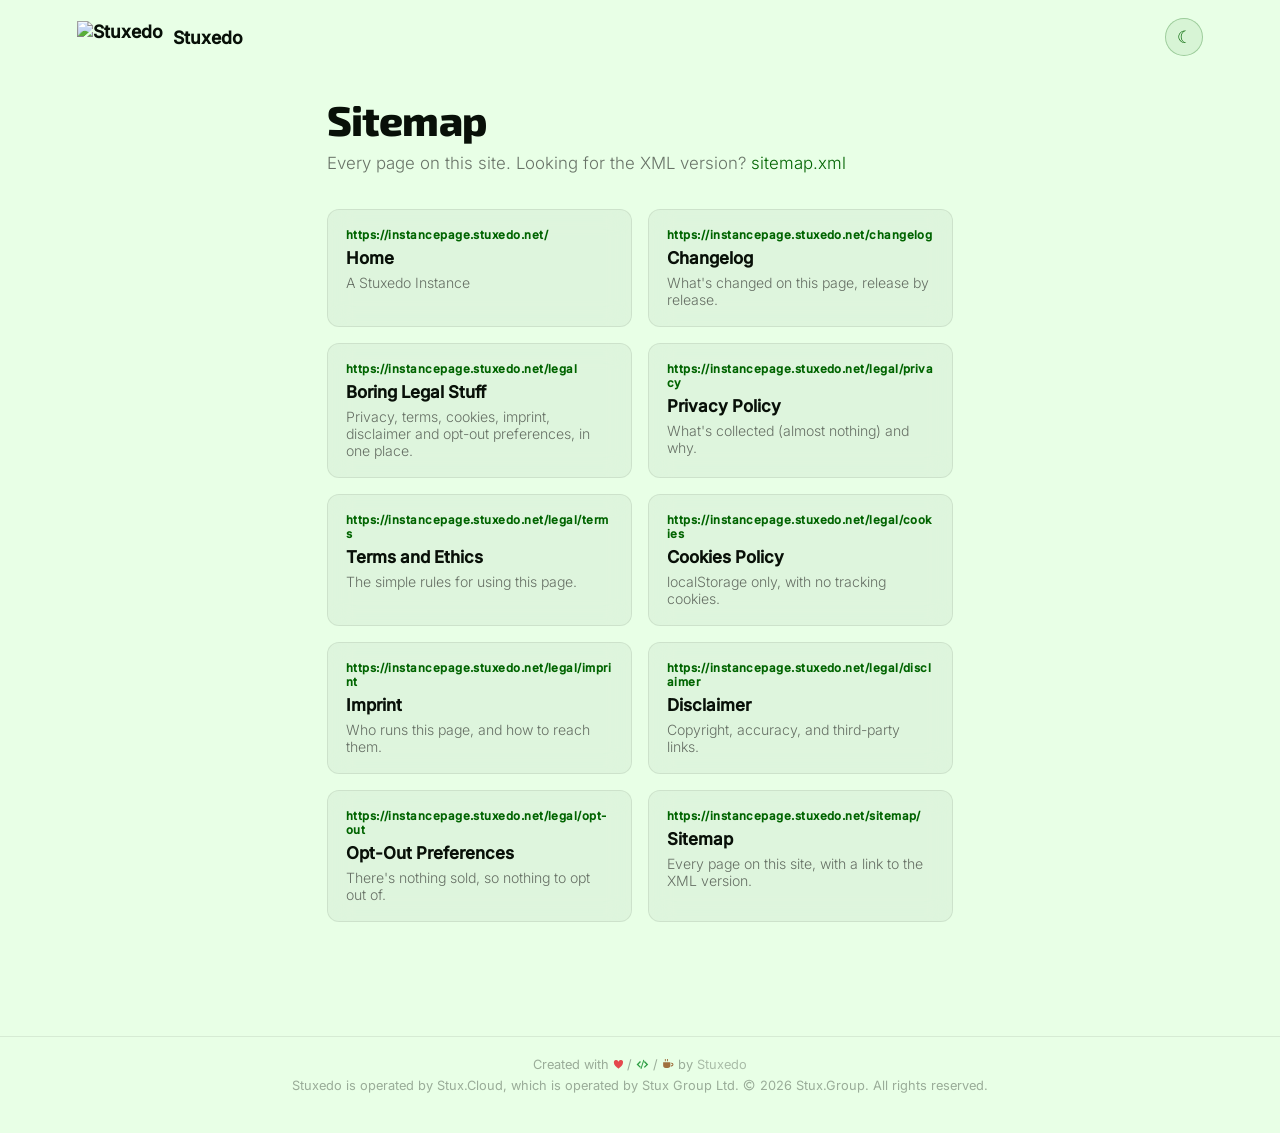
==== sitemap/index.html @ b80fcd9f "Release v1.2.1 See CHANGELOG.md for details." ====
<!DOCTYPE html>
<html lang="en">

<head>
    <meta charset="UTF-8">
    <meta name="viewport" content="width=device-width, initial-scale=1.0">
    <link rel="icon" type="image/png" href="https://global.media.stuxedo.com/icon.png">
    <meta name="description" content="Every page on this site, with a link to the XML sitemap.">
    <title>Sitemap — Stuxedo</title>
    <link rel="stylesheet" href="../assets/fonts/fonts.css">
    <style>
        *, *::before, *::after { box-sizing: border-box; margin: 0; padding: 0; }

        :root {
            --bg: #051e03; --bg-card: rgba(255, 255, 255, 0.04); --border: rgba(255, 255, 255, 0.07);
            --text-1: #eef2ee; --text-2: rgba(238, 242, 238, 0.55); --text-3: rgba(238, 242, 238, 0.35);
            --accent: #00ac00; --accent-bg: rgba(0, 172, 0, 0.12); --accent-bg-hover: rgba(0, 172, 0, 0.18);
            --accent-border: rgba(0, 172, 0, 0.3); --accent-border-strong: rgba(0, 172, 0, 0.35); --accent-border-hover: rgba(0, 172, 0, 0.55);
            --accent-hover: rgba(0, 172, 0, 0.22); --accent-gradient: linear-gradient(90deg, #006400, #00ac00);
        }
        @media (prefers-color-scheme: light) {
            :root {
                --bg: #e8ffe6; --bg-card: rgba(0, 0, 0, 0.04); --border: rgba(0, 0, 0, 0.08);
                --text-1: #081008; --text-2: rgba(0, 0, 0, 0.55); --text-3: rgba(8, 16, 8, 0.35);
                --accent: #006400; --accent-bg: rgba(0, 100, 0, 0.07); --accent-bg-hover: rgba(0, 100, 0, 0.11);
                --accent-border: rgba(0, 100, 0, 0.22); --accent-border-strong: rgba(0, 100, 0, 0.28); --accent-border-hover: rgba(0, 100, 0, 0.45);
                --accent-hover: rgba(0, 100, 0, 0.13); --accent-gradient: linear-gradient(90deg, #006400, #00ac00);
            }
        }
        :root.theme-light {
            --bg: #e8ffe6; --bg-card: rgba(0, 0, 0, 0.04); --border: rgba(0, 0, 0, 0.08);
            --text-1: #081008; --text-2: rgba(0, 0, 0, 0.55); --text-3: rgba(8, 16, 8, 0.35);
            --accent: #006400; --accent-bg: rgba(0, 100, 0, 0.07); --accent-bg-hover: rgba(0, 100, 0, 0.11);
            --accent-border: rgba(0, 100, 0, 0.22); --accent-border-strong: rgba(0, 100, 0, 0.28); --accent-border-hover: rgba(0, 100, 0, 0.45);
            --accent-hover: rgba(0, 100, 0, 0.13); --accent-gradient: linear-gradient(90deg, #006400, #00ac00);
        }
        :root.theme-dark {
            --bg: #051e03; --bg-card: rgba(255, 255, 255, 0.04); --border: rgba(255, 255, 255, 0.07);
            --text-1: #eef2ee; --text-2: rgba(238, 242, 238, 0.55); --text-3: rgba(238, 242, 238, 0.35);
            --accent: #00ac00; --accent-bg: rgba(0, 172, 0, 0.12); --accent-bg-hover: rgba(0, 172, 0, 0.18);
            --accent-border: rgba(0, 172, 0, 0.3); --accent-border-strong: rgba(0, 172, 0, 0.35); --accent-border-hover: rgba(0, 172, 0, 0.55);
            --accent-hover: rgba(0, 172, 0, 0.22); --accent-gradient: linear-gradient(90deg, #006400, #00ac00);
        }

        html, body { background: var(--bg); color: var(--text-1); font-family: 'Inter', sans-serif; min-height: 100%; transition: background 0.3s, color 0.3s; }

        a, a:visited { color: var(--accent) !important; text-decoration: none !important; }
        a:hover, a:focus { opacity: 0.8; }

        .site-header { display: flex; align-items: center; justify-content: space-between; padding: 18px 6%; }
        .brand { display: flex; align-items: center; gap: 10px; font-weight: 700; font-size: 1.1rem; color: var(--text-1) !important; }
        .brand img { height: 32px; width: auto; }

        #theme-toggle {
            background: var(--accent-bg); border: 1px solid var(--accent-border-strong); border-radius: 50%;
            width: 38px; height: 38px; font-size: 17px; line-height: 38px; text-align: center; cursor: pointer;
            padding: 0; color: var(--accent); transition: background 0.2s, border-color 0.2s;
        }
        #theme-toggle:hover { background: var(--accent-hover); border-color: var(--accent-border-hover); }

        main { max-width: 780px; margin: 0 auto; padding: 10px 6% 60px; }

        h1 { font-family: 'Stuxedo Tale', 'Exo 2', sans-serif; font-weight: 800; font-size: clamp(1.8rem, 4vw, 2.6rem); letter-spacing: -0.02em; margin: 10px 0 6px; }
        .subtitle { color: var(--text-2); font-size: 1.05rem; margin: 0 0 32px; line-height: 1.6; font-weight: 300; }

        .legal-grid { display: grid; grid-template-columns: repeat(auto-fit, minmax(220px, 1fr)); gap: 16px; margin: 10px 0 34px; }
        .legal-card {
            display: block; padding: 18px; border: 1px solid var(--border); border-radius: 12px;
            background: var(--bg-card); backdrop-filter: blur(12px); -webkit-backdrop-filter: blur(12px);
            transition: border-color 0.2s, transform 0.2s;
        }
        .legal-card:hover { border-color: var(--accent); transform: translateY(-2px); opacity: 1 !important; }
        .legal-card h3 { margin: 0 0 6px; color: var(--text-1) !important; font-size: 1.05rem; font-weight: 600; }
        .legal-card p { margin: 0; color: var(--text-2); font-size: 0.88rem; font-weight: 300; }

        .section-note { font-size: 0.9rem; color: var(--text-2); line-height: 1.7; font-weight: 300; }

        footer { text-align: center; padding: 20px 6% 40px; font-size: 0.8rem; color: var(--text-3); border-top: 1px solid var(--border); margin-top: 20px; }
        footer a, footer a:visited { color: var(--text-3) !important; font-weight: 400; opacity: 0.8; }
        footer a:hover { opacity: 1; }
        .legal-card .url { display: block; margin: 0 0 6px; font-size: 0.72rem; font-weight: 700; letter-spacing: 0.04em; color: var(--accent); overflow-wrap: anywhere; }
    </style>
    <link rel="stylesheet" href="/assets/site-banner.css">
    <link rel="stylesheet" href="/assets/site-brand.css">
</head>
<body>
<!-- Generated by scripts/build-sitemap.py; edit the PAGES list there, then re-run it. -->

<header class="site-header">
    <a class="brand" href="../"><img src="https://global.media.stuxedo.com/icon.png" alt="Stuxedo">
        <span>Stuxedo</span></a>
    <button type="button" id="theme-toggle" title="Toggle light/dark mode" aria-label="Toggle light/dark mode">&#9788;</button>
</header>

<main>
    <h1>Sitemap</h1>
    <p class="subtitle">Every page on this site. Looking for the XML version? <a href="../sitemap.xml">sitemap.xml</a></p>

    <div class="legal-grid">
        <a href="../" class="legal-card">
            <span class="url">https://instancepage.stuxedo.net/</span>
            <h3>Home</h3>
            <p>A Stuxedo Instance</p>
        </a>
        <a href="../changelog" class="legal-card">
            <span class="url">https://instancepage.stuxedo.net/changelog</span>
            <h3>Changelog</h3>
            <p>What&#x27;s changed on this page, release by release.</p>
        </a>
        <a href="../legal" class="legal-card">
            <span class="url">https://instancepage.stuxedo.net/legal</span>
            <h3>Boring Legal Stuff</h3>
            <p>Privacy, terms, cookies, imprint, disclaimer and opt-out preferences, in one place.</p>
        </a>
        <a href="../legal/privacy" class="legal-card">
            <span class="url">https://instancepage.stuxedo.net/legal/privacy</span>
            <h3>Privacy Policy</h3>
            <p>What&#x27;s collected (almost nothing) and why.</p>
        </a>
        <a href="../legal/terms" class="legal-card">
            <span class="url">https://instancepage.stuxedo.net/legal/terms</span>
            <h3>Terms and Ethics</h3>
            <p>The simple rules for using this page.</p>
        </a>
        <a href="../legal/cookies" class="legal-card">
            <span class="url">https://instancepage.stuxedo.net/legal/cookies</span>
            <h3>Cookies Policy</h3>
            <p>localStorage only, with no tracking cookies.</p>
        </a>
        <a href="../legal/imprint" class="legal-card">
            <span class="url">https://instancepage.stuxedo.net/legal/imprint</span>
            <h3>Imprint</h3>
            <p>Who runs this page, and how to reach them.</p>
        </a>
        <a href="../legal/disclaimer" class="legal-card">
            <span class="url">https://instancepage.stuxedo.net/legal/disclaimer</span>
            <h3>Disclaimer</h3>
            <p>Copyright, accuracy, and third-party links.</p>
        </a>
        <a href="../legal/opt-out" class="legal-card">
            <span class="url">https://instancepage.stuxedo.net/legal/opt-out</span>
            <h3>Opt-Out Preferences</h3>
            <p>There&#x27;s nothing sold, so nothing to opt out of.</p>
        </a>
        <a href="../sitemap/" class="legal-card">
            <span class="url">https://instancepage.stuxedo.net/sitemap/</span>
            <h3>Sitemap</h3>
            <p>Every page on this site, with a link to the XML version.</p>
        </a>
    </div>
</main>

<footer>
    <p class="created-with">Created with <svg class="cw-love" viewBox="0 0 16 16" aria-hidden="true" focusable="false"><title>Love</title><path d="M8 14.3S1.4 10.2 1.4 5.7A3.4 3.4 0 0 1 8 4a3.4 3.4 0 0 1 6.6 1.7c0 4.5-6.6 8.6-6.6 8.6z"/></svg> / <svg class="cw-code" viewBox="0 0 16 16" aria-hidden="true" focusable="false"><title>Code</title><path d="M5 3.7 6.2 4.9 3.1 8l3.1 3.1L5 12.3.7 8zM11 3.7 15.3 8 11 12.3l-1.2-1.2L12.9 8 9.8 4.9zM9.2 2.2l1.2.4-3.6 11.2-1.2-.4z"/></svg> / <svg class="cw-coffee" viewBox="0 0 16 16" aria-hidden="true" focusable="false"><title>Coffee</title><path d="M1.5 5.5h9.5v4a3.5 3.5 0 0 1-3.5 3.5h-2.5A3.5 3.5 0 0 1 1.5 9.5zM12 6.3h.7a2.4 2.4 0 0 1 0 4.8h-1.3c.3-.4.5-.9.6-1.4h.7a1 1 0 0 0 0-2H12zM3.8 1.4H5v2.8H3.8zM6.6 1.4h1.2v2.8H6.6z"/></svg><span class="cw-sr"> love, code and coffee</span> by <a href="https://stuxedo.com" target="_blank" rel="noopener">Stuxedo</a></p>
    <p>Stuxedo is operated by Stux.Cloud, which is operated by Stux Group Ltd. <svg class="cw-copy" viewBox="0 0 16 16" aria-hidden="true" focusable="false"><title>Copyright</title><path fill-rule="evenodd" d="M8 1a7 7 0 1 1 0 14A7 7 0 0 1 8 1zm0 1.4a5.6 5.6 0 1 0 0 11.2A5.6 5.6 0 0 0 8 2.4zM10.3 6.2A2.7 2.7 0 1 0 10.3 9.8l1.1.8A4 4 0 1 1 11.4 5.4z"/></svg><span class="cw-sr"><svg class="cw-copy" viewBox="0 0 16 16" aria-hidden="true" focusable="false"><title>Copyright</title><path fill-rule="evenodd" d="M8 1a7 7 0 1 1 0 14A7 7 0 0 1 8 1zm0 1.4a5.6 5.6 0 1 0 0 11.2A5.6 5.6 0 0 0 8 2.4zM10.3 6.2A2.7 2.7 0 1 0 10.3 9.8l1.1.8A4 4 0 1 1 11.4 5.4z"/></svg><span class="cw-sr">&copy;</span></span> 2026 Stux.Group. All rights reserved.</p>
</footer>

<script>
    (function () {
        var root = document.documentElement;
        var btn = document.getElementById('theme-toggle');
        var prefersDark = window.matchMedia('(prefers-color-scheme: dark)').matches;
        var stored = localStorage.getItem('stuxedo-theme');
        var isDark = stored ? stored === 'dark' : prefersDark;

        function apply(dark) {
            root.classList.toggle('theme-dark', dark);
            root.classList.toggle('theme-light', !dark);
            btn.textContent = dark ? '☀' : '☾';
            btn.title = dark ? 'Switch to light mode' : 'Switch to dark mode';
        }

        apply(isDark);

        btn.addEventListener('click', function () {
            isDark = !isDark;
            localStorage.setItem('stuxedo-theme', isDark ? 'dark' : 'light');
            apply(isDark);
        });
    })();
</script>
    <script src="/assets/dev-mode.js"></script>
    <script src="/assets/site-banners.js"></script>
    <script src="/assets/site-banner.js"></script>
</body>
</html>
---- assets/fonts/fonts.css ----
@font-face { font-family: 'Barlow'; font-style: normal; font-weight: 300; font-display: swap; src: url('barlow-300.woff2') format('woff2'); }
@font-face { font-family: 'Barlow'; font-style: normal; font-weight: 400; font-display: swap; src: url('barlow-400.woff2') format('woff2'); }
@font-face { font-family: 'Barlow'; font-style: normal; font-weight: 500; font-display: swap; src: url('barlow-500.woff2') format('woff2'); }
@font-face { font-family: 'Barlow'; font-style: normal; font-weight: 600; font-display: swap; src: url('barlow-600.woff2') format('woff2'); }
@font-face { font-family: 'Barlow'; font-style: italic; font-weight: 300; font-display: swap; src: url('barlow-300italic.woff2') format('woff2'); }
@font-face { font-family: 'Barlow'; font-style: italic; font-weight: 400; font-display: swap; src: url('barlow-400italic.woff2') format('woff2'); }

@font-face { font-family: 'Exo 2'; font-style: normal; font-weight: 400; font-display: swap; src: url('exo2-400.woff2') format('woff2'); }
@font-face { font-family: 'Exo 2'; font-style: normal; font-weight: 500; font-display: swap; src: url('exo2-400.woff2') format('woff2'); }
@font-face { font-family: 'Exo 2'; font-style: normal; font-weight: 600; font-display: swap; src: url('exo2-400.woff2') format('woff2'); }
@font-face { font-family: 'Exo 2'; font-style: normal; font-weight: 700; font-display: swap; src: url('exo2-400.woff2') format('woff2'); }
@font-face { font-family: 'Exo 2'; font-style: normal; font-weight: 800; font-display: swap; src: url('exo2-400.woff2') format('woff2'); }
@font-face { font-family: 'Exo 2'; font-style: italic; font-weight: 400; font-display: swap; src: url('exo2-400italic.woff2') format('woff2'); }

@font-face { font-family: 'Inter'; font-style: normal; font-weight: 300; font-display: swap; src: url('inter-var.woff2') format('woff2'); }
@font-face { font-family: 'Inter'; font-style: normal; font-weight: 400; font-display: swap; src: url('inter-var.woff2') format('woff2'); }
@font-face { font-family: 'Inter'; font-style: normal; font-weight: 500; font-display: swap; src: url('inter-var.woff2') format('woff2'); }
---- assets/site-banner.css ----
/*
 * Site banner - one component, four variants (site, soon, dev, maintenance)
 *
 * Self-contained: copy this file (and site-banner.js) into any project. Muted and
 * readable, and it never covers or cuts off the page.
 *
 * Markup (stack order when several apply: maintenance, soon, dev, site):
 *
 *   <html class="has-site-banner">            (only while a banner is shown)
 *   <body>
 *     <div class="site-banners" data-site-banners>
 *       <div class="site-banner site-banner--dev" role="note">
 *         <span class="site-banner-label">Dev mode</span>
 *         <span class="site-banner-text">Local preview. Run <code>dev-server.sh --no-dev-mode</code>…</span>
 *       </div>
 *     </div>
 *     …the page…
 *
 * Position: sticky at the top of the document by default. If the page scrolls something
 * other than the document (e.g. html{overflow:hidden} + body{overflow:auto}), add
 * .site-banners--fixed to the wrapper and .site-banner-fixed to <html>: the banners are
 * fixed to the top and <body> is padded by their height instead.
 *
 * --banner-h on :root is the banners' height (0px without a banner). site-banner.js keeps
 * it exact with a ResizeObserver, including when the text wraps on phones; the value
 * below is a one-line estimate for no-JS. Offset anything fixed or sticky at the top by
 * it: top: calc(<gap> + var(--banner-h, 0px)), and full-height layouts by
 * min-height: calc(100dvh - var(--banner-h, 0px)). Fixed background layers don't need it.
 *
 * Theme hooks - map these to the project's own tokens (defaults in brackets):
 *   --banner-page-bg   the page background        [var(--bg), #0d1117]
 *   --banner-text      the normal body text       [var(--text), #e6edf3]
 *   --banner-site      the site's own accent      [var(--brand), #3ba7ff] (dark theme)
 *   --banner-site-light  its light-theme accent   [#0a5fb4]
 *   --banner-site-glyph  the site notice's pattern tile, a 48px SVG data URI used as a
 *                      mask (e.g. the project's icon as a silhouette) [a small sparkle]
 * Light theme is picked up from :root.theme-light, :root[data-theme="light"], or the
 * system preference unless :root.theme-dark / [data-theme="dark"] overrides it.
 */

:root {
    --banner-h: 0px;
}

:root.has-site-banner {
    --banner-h: 38px;
    scroll-padding-top: var(--banner-h);
}

.site-banners {
    position: sticky;
    top: 0;
    z-index: 900; /* above page content, below modals (1000+) */
}

.site-banners--fixed {
    position: fixed;
    left: 0;
    right: 0;
}

/* Fixed mode: <html class="has-site-banner site-banner-fixed"> pads <body> instead. */
:root.has-site-banner.site-banner-fixed body {
    padding-top: var(--banner-h);
    scroll-padding-top: var(--banner-h);
}

.site-banner {
    /* Dark-theme accents (the default) */
    --banner-accent: var(--banner-site, var(--brand, #3ba7ff));
    --banner-ink: var(--banner-accent);
    position: relative;
    display: flex;
    flex-wrap: wrap;
    align-items: center;
    justify-content: center;
    gap: 6px 10px;
    padding: 8px 16px;
    /* The page background tinted with the accent; the fallback is the plain page background. */
    --banner-tint: color-mix(in srgb, var(--banner-accent) 12%, var(--banner-page-bg, var(--bg, #0d1117)));
    background: var(--banner-page-bg, var(--bg, #0d1117));
    background: var(--banner-tint);
    border-bottom: 1px solid var(--banner-accent);
    border-bottom-color: color-mix(in srgb, var(--banner-accent) 35%, transparent);
    color: var(--banner-text, var(--text, #e6edf3));
    font: 500 13.5px/1.4 system-ui, -apple-system, "Segoe UI", Roboto, sans-serif;
    text-align: center;
}

/* ── Icon pattern ──
 * Each variant tiles a small glyph across the banner in its accent at low opacity. The glyph
 * is a mask over an accent-coloured layer, so one SVG works in both themes. Pure decoration.
 * Override --banner-glyph (or --banner-site-glyph for the site variant) with your own
 * 48px tile to use another glyph. */
.site-banner {
    --banner-glyph: var(--banner-site-glyph, url("data:image/svg+xml,%3Csvg xmlns='http://www.w3.org/2000/svg' width='48' height='48' viewBox='0 0 48 48'%3E%3Cg transform='translate%285 5%29 scale%281.25%29 rotate%28-10 6 6%29'%3E%3Cpath d='M6 0.2a1.6 1.6 0 1 1 0 3.2A1.6 1.6 0 1 1 6 0.2zM3.9 4.6h3.3v5.3h1.1v1.9H3.7V9.9h1.2V6.5h-1z'/%3E%3C/g%3E%3Cg transform='translate%2829 29%29 scale%281.25%29 rotate%2810 6 6%29'%3E%3Cpath d='M6 0.2a1.6 1.6 0 1 1 0 3.2A1.6 1.6 0 1 1 6 0.2zM3.9 4.6h3.3v5.3h1.1v1.9H3.7V9.9h1.2V6.5h-1z'/%3E%3C/g%3E%3C/svg%3E"));
}
.site-banner--dev         { --banner-glyph: url("data:image/svg+xml,%3Csvg xmlns='http://www.w3.org/2000/svg' width='48' height='48' viewBox='0 0 48 48'%3E%3Cg transform='translate%285 5%29 scale%281.25%29 rotate%28-10 6 6%29'%3E%3Cpath d='M3.7 2.3 4.9 3.5 2.4 6l2.5 2.5-1.2 1.2L0 6zM8.3 2.3 12 6 8.3 9.7 7.1 8.5 9.6 6 7.1 3.5zM6.7 1.6l1.1.4-2.5 8.4-1.1-.4z'/%3E%3C/g%3E%3Cg transform='translate%2829 29%29 scale%281.25%29 rotate%2810 6 6%29'%3E%3Cpath d='M3.7 2.3 4.9 3.5 2.4 6l2.5 2.5-1.2 1.2L0 6zM8.3 2.3 12 6 8.3 9.7 7.1 8.5 9.6 6 7.1 3.5zM6.7 1.6l1.1.4-2.5 8.4-1.1-.4z'/%3E%3C/g%3E%3C/svg%3E"); }
.site-banner--soon        { --banner-glyph: url("data:image/svg+xml,%3Csvg xmlns='http://www.w3.org/2000/svg' width='48' height='48' viewBox='0 0 48 48'%3E%3Cg transform='translate%285 5%29 scale%281.25%29 rotate%2835 6 6%29'%3E%3Cpath fill-rule='evenodd' d='M6 0c2.9 1.9 3.6 5.2 2.6 8.3H3.4C2.4 5.2 3.1 1.9 6 0zM6 2.9a1.25 1.25 0 1 0 0 2.5A1.25 1.25 0 1 0 6 2.9z'/%3E%3Cpath d='M3.2 5.4 1 9.6h2.9zM8.8 5.4 11 9.6H8.1zM4.5 9h3L6 12z'/%3E%3C/g%3E%3Cg transform='translate%2829 29%29 scale%281.25%29 rotate%2855 6 6%29'%3E%3Cpath fill-rule='evenodd' d='M6 0c2.9 1.9 3.6 5.2 2.6 8.3H3.4C2.4 5.2 3.1 1.9 6 0zM6 2.9a1.25 1.25 0 1 0 0 2.5A1.25 1.25 0 1 0 6 2.9z'/%3E%3Cpath d='M3.2 5.4 1 9.6h2.9zM8.8 5.4 11 9.6H8.1zM4.5 9h3L6 12z'/%3E%3C/g%3E%3C/svg%3E"); }
.site-banner--maintenance { --banner-glyph: url("data:image/svg+xml,%3Csvg xmlns='http://www.w3.org/2000/svg' width='48' height='48' viewBox='0 0 48 48'%3E%3Cg transform='translate%285 5%29 scale%281.25%29 rotate%28-10 6 6%29'%3E%3Cg transform='rotate%2845 6 6%29'%3E%3Cpath fill-rule='evenodd' d='M6 0a2.9 2.9 0 1 1 0 5.8A2.9 2.9 0 1 1 6 0zM5.05 -0.5h1.9v2.9h-1.9z'/%3E%3Crect x='4.9' y='4.6' width='2.2' height='7.4' rx='1.1'/%3E%3C/g%3E%3C/g%3E%3Cg transform='translate%2829 29%29 scale%281.25%29 rotate%2810 6 6%29'%3E%3Cg transform='rotate%2845 6 6%29'%3E%3Cpath fill-rule='evenodd' d='M6 0a2.9 2.9 0 1 1 0 5.8A2.9 2.9 0 1 1 6 0zM5.05 -0.5h1.9v2.9h-1.9z'/%3E%3Crect x='4.9' y='4.6' width='2.2' height='7.4' rx='1.1'/%3E%3C/g%3E%3C/g%3E%3C/svg%3E"); }

.site-banner::before {
    content: "";
    position: absolute;
    inset: 0;
    z-index: 0;
    background: var(--banner-accent);
    opacity: 0.12;
    /* The glyph grid, faded out behind the centred text so the words sit on the plain tint. */
    -webkit-mask: var(--banner-glyph) 0 50% / 48px 48px repeat,
        radial-gradient(ellipse 34% 140% at 50% 50%, transparent 45%, #000 100%);
    -webkit-mask-composite: source-in;
    mask: var(--banner-glyph) 0 50% / 48px 48px repeat,
        radial-gradient(ellipse 34% 140% at 50% 50%, transparent 45%, #000 100%);
    mask-composite: intersect;
    pointer-events: none;
}

.site-banner > * {
    position: relative;
    z-index: 1;
}

.site-banner--soon        { --banner-accent: #b98cff; }
.site-banner--dev         { --banner-accent: #d29922; }
.site-banner--maintenance { --banner-accent: #f0883e; }

/* Light theme: darker accents, and chip text darker still so it keeps >= 4.5:1. */
:root.theme-light .site-banner,
:root[data-theme="light"] .site-banner {
    --banner-accent: var(--banner-site-light, #0a5fb4);
    --banner-ink: color-mix(in srgb, var(--banner-accent) 75%, #000);
}
:root.theme-light .site-banner--soon,
:root[data-theme="light"] .site-banner--soon        { --banner-accent: #7b3fc4; }
:root.theme-light .site-banner--dev,
:root[data-theme="light"] .site-banner--dev         { --banner-accent: #8a5a00; }
:root.theme-light .site-banner--maintenance,
:root[data-theme="light"] .site-banner--maintenance { --banner-accent: #b3470f; }

@media (prefers-color-scheme: light) {
    :root:not(.theme-dark):not([data-theme="dark"]) .site-banner {
        --banner-accent: var(--banner-site-light, #0a5fb4);
        --banner-ink: color-mix(in srgb, var(--banner-accent) 75%, #000);
    }
    :root:not(.theme-dark):not([data-theme="dark"]) .site-banner--soon        { --banner-accent: #7b3fc4; }
    :root:not(.theme-dark):not([data-theme="dark"]) .site-banner--dev         { --banner-accent: #8a5a00; }
    :root:not(.theme-dark):not([data-theme="dark"]) .site-banner--maintenance { --banner-accent: #b3470f; }
}

.site-banner-label {
    flex: none;
    font-size: 11px;
    font-weight: 700;
    line-height: 1;
    letter-spacing: 0.06em;
    text-transform: uppercase;
    color: var(--banner-ink);
    /* Opaque (over the banner tint), so the icon pattern never shows through the chip. */
    background: color-mix(in srgb, var(--banner-accent) 18%, var(--banner-tint));
    border: 1px solid var(--banner-accent);
    border-radius: 4px;
    padding: 4px 6px;
}

.site-banner-text {
    min-width: 0;
}

.site-banner code {
    font: 12px/1.3 ui-monospace, SFMono-Regular, Menlo, Consolas, monospace;
    background: color-mix(in srgb, var(--banner-accent) 10%, transparent);
    border-radius: 4px;
    padding: 1px 5px;
    overflow-wrap: anywhere;
}

.site-banner a {
    color: inherit;
    text-decoration: underline;
    text-underline-offset: 2px;
}

.site-banner a::after {
    display: none; /* opt out of any animated link underline the site adds */
}

@media (prefers-reduced-motion: reduce) {
    .site-banner,
    .site-banner * {
        transition: none;
        animation: none;
    }
}
---- assets/site-brand.css ----
/*
 * Stuxedo Instancepage: maps assets/site-banner.css onto this site's colours, and styles the footer's
 * brand line ("logo | service") and "Created with love / code / coffee" line. The logos,
 * badges and service text stay muted until hovered or focused.
 */
.site-banners {
    --banner-page-bg: var(--bg);
    --banner-text: var(--text-1);
    --banner-site: #4cd94c;
    --banner-site-light: #0b6b0b;
}

/* Fixed mode pads <body> by the banner's height; keep that inside full-height layouts. */
:root.has-site-banner.site-banner-fixed body {
    box-sizing: border-box;
}

:root.has-site-banner #theme-toggle {
    top: calc(14px + var(--banner-h, 0px));
}

/* The page fills the window; with a banner it fills what's left below it. */
:root.has-site-banner:not(.site-banner-fixed) body {
    min-height: calc(100vh - var(--banner-h, 0px));
}

/* "Created with …" under the "Changelog · Boring Legal Stuff" line, in the same muted style. */
.created-with.stx-created {
    font-size: 0.8rem;
    color: var(--text-3);
    margin: 0.35rem 0 0;
}

.brand-strip {
    display: flex;
    flex-wrap: wrap;
    align-items: center;
    justify-content: center;
    gap: 6px 10px;
    margin: 0 0 6px;
}

.brand-strip a {
    text-decoration: none;
}

.brand-strip-mark {
    display: block;
    height: 28px;
    width: auto;
}

/* Logos and badges: grey and dimmed until their link is hovered or focused. Every state uses the
   same filter functions so the change animates smoothly; going to `filter: none` makes the browser
   drop the image's layer at the end of the transition, which shows as a glitchy snap. */
.brand-strip-mark,
.brand-muted-mark {
    filter: grayscale(1) brightness(1);
    opacity: 0.7;
    transition: filter 0.2s ease, opacity 0.2s ease;
    will-change: filter, opacity;
    backface-visibility: hidden;
    transform: translateZ(0);
}

.brand-muted-mark.poweredby-badge,
img.brand-muted-mark {
    height: 28px;
    width: auto;
}

:root.theme-light .brand-strip-mark,
:root.theme-light .brand-muted-mark,
:root[data-theme="light"] .brand-strip-mark,
:root[data-theme="light"] .brand-muted-mark {
    filter: grayscale(1) brightness(0.6);
}

@media (prefers-color-scheme: light) {
    :root:not(.theme-dark):not([data-theme="dark"]) .brand-strip-mark,
    :root:not(.theme-dark):not([data-theme="dark"]) .brand-muted-mark {
        filter: grayscale(1) brightness(0.6);
    }
}

:root a:hover > .brand-strip-mark,
:root a:focus-visible > .brand-strip-mark,
:root a:hover > .brand-muted-mark,
:root a:focus-visible > .brand-muted-mark {
    filter: grayscale(0) brightness(1);
    opacity: 1;
}

.brand-strip-text {
    color: inherit;
    transition: color 0.2s;
}

.brand-strip-text:hover,
.brand-strip-text:focus-visible {
    color: var(--text-1);
}

.brand-strip-sep {
    opacity: 0.5;
}

.created-with {
    margin: 0 0 6px;
}

.created-with svg {
    width: 1em;
    height: 1em;
    vertical-align: -0.125em;
    fill: currentColor;
}

svg.cw-copy {
    width: 0.95em;
    height: 0.95em;
    vertical-align: -0.12em;
    fill: currentColor;
}

.created-with .cw-love { color: #e5484d; }
.created-with .cw-code { color: #2f9e44; }
.created-with .cw-coffee { color: #a0703f; }
/* Optical sizing: the solid heart fills its box, so it is scaled down to match the thin code strokes and the mug */
.created-with .cw-love { font-size: 0.85em; }
.created-with .cw-code { font-size: 1em; }
.created-with .cw-coffee { font-size: 0.95em; }

.cw-sr {
    position: absolute;
    width: 1px;
    height: 1px;
    overflow: hidden;
    clip: rect(0 0 0 0);
    white-space: nowrap;
}

@media (prefers-reduced-motion: reduce) {
    .brand-strip-mark,
    .brand-muted-mark,
    .brand-strip-text {
        transition: none;
    }
}
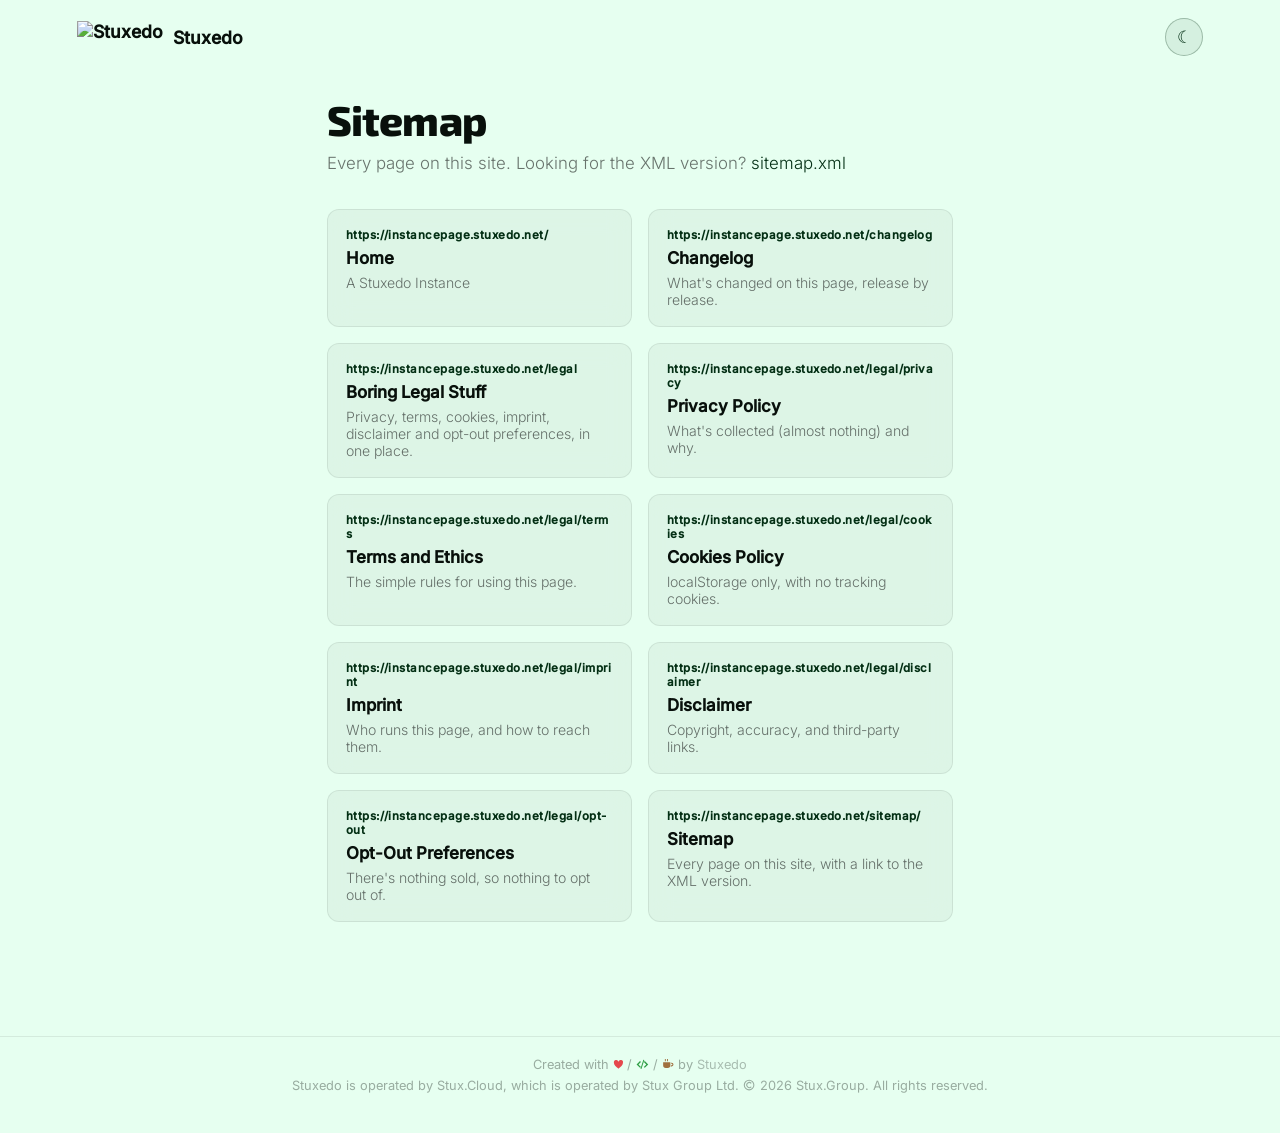
==== commit f9e6e43f: "Release v2.0.0 See CHANGELOG.md for details." ====
--- a/sitemap/index.html
+++ b/sitemap/index.html
@@ -12,34 +12,34 @@
         *, *::before, *::after { box-sizing: border-box; margin: 0; padding: 0; }
 
         :root {
-            --bg: #051e03; --bg-card: rgba(255, 255, 255, 0.04); --border: rgba(255, 255, 255, 0.07);
+            --bg: #031e0d; --bg-card: rgba(255, 255, 255, 0.04); --border: rgba(255, 255, 255, 0.07);
             --text-1: #eef2ee; --text-2: rgba(238, 242, 238, 0.55); --text-3: rgba(238, 242, 238, 0.35);
-            --accent: #00ac00; --accent-bg: rgba(0, 172, 0, 0.12); --accent-bg-hover: rgba(0, 172, 0, 0.18);
-            --accent-border: rgba(0, 172, 0, 0.3); --accent-border-strong: rgba(0, 172, 0, 0.35); --accent-border-hover: rgba(0, 172, 0, 0.55);
-            --accent-hover: rgba(0, 172, 0, 0.22); --accent-gradient: linear-gradient(90deg, #006400, #00ac00);
+            --accent: #4bf708; --accent-bg: rgba(75, 247, 8, 0.12); --accent-bg-hover: rgba(75, 247, 8, 0.18);
+            --accent-border: rgba(75, 247, 8, 0.3); --accent-border-strong: rgba(75, 247, 8, 0.35); --accent-border-hover: rgba(75, 247, 8, 0.55);
+            --accent-hover: rgba(75, 247, 8, 0.22); --accent-gradient: linear-gradient(90deg, #032f14, #4bf708);
         }
         @media (prefers-color-scheme: light) {
             :root {
-                --bg: #e8ffe6; --bg-card: rgba(0, 0, 0, 0.04); --border: rgba(0, 0, 0, 0.08);
-                --text-1: #081008; --text-2: rgba(0, 0, 0, 0.55); --text-3: rgba(8, 16, 8, 0.35);
-                --accent: #006400; --accent-bg: rgba(0, 100, 0, 0.07); --accent-bg-hover: rgba(0, 100, 0, 0.11);
-                --accent-border: rgba(0, 100, 0, 0.22); --accent-border-strong: rgba(0, 100, 0, 0.28); --accent-border-hover: rgba(0, 100, 0, 0.45);
-                --accent-hover: rgba(0, 100, 0, 0.13); --accent-gradient: linear-gradient(90deg, #006400, #00ac00);
+                --bg: #e6fff0; --bg-card: rgba(0, 0, 0, 0.04); --border: rgba(0, 0, 0, 0.08);
+                --text-1: #08100b; --text-2: rgba(0, 0, 0, 0.55); --text-3: rgba(8, 16, 11, 0.35);
+                --accent: #032f14; --accent-bg: rgba(3, 47, 20, 0.07); --accent-bg-hover: rgba(3, 47, 20, 0.11);
+                --accent-border: rgba(3, 47, 20, 0.22); --accent-border-strong: rgba(3, 47, 20, 0.28); --accent-border-hover: rgba(3, 47, 20, 0.45);
+                --accent-hover: rgba(3, 47, 20, 0.13); --accent-gradient: linear-gradient(90deg, #032f14, #4bf708);
             }
         }
         :root.theme-light {
-            --bg: #e8ffe6; --bg-card: rgba(0, 0, 0, 0.04); --border: rgba(0, 0, 0, 0.08);
-            --text-1: #081008; --text-2: rgba(0, 0, 0, 0.55); --text-3: rgba(8, 16, 8, 0.35);
-            --accent: #006400; --accent-bg: rgba(0, 100, 0, 0.07); --accent-bg-hover: rgba(0, 100, 0, 0.11);
-            --accent-border: rgba(0, 100, 0, 0.22); --accent-border-strong: rgba(0, 100, 0, 0.28); --accent-border-hover: rgba(0, 100, 0, 0.45);
-            --accent-hover: rgba(0, 100, 0, 0.13); --accent-gradient: linear-gradient(90deg, #006400, #00ac00);
+            --bg: #e6fff0; --bg-card: rgba(0, 0, 0, 0.04); --border: rgba(0, 0, 0, 0.08);
+            --text-1: #08100b; --text-2: rgba(0, 0, 0, 0.55); --text-3: rgba(8, 16, 11, 0.35);
+            --accent: #032f14; --accent-bg: rgba(3, 47, 20, 0.07); --accent-bg-hover: rgba(3, 47, 20, 0.11);
+            --accent-border: rgba(3, 47, 20, 0.22); --accent-border-strong: rgba(3, 47, 20, 0.28); --accent-border-hover: rgba(3, 47, 20, 0.45);
+            --accent-hover: rgba(3, 47, 20, 0.13); --accent-gradient: linear-gradient(90deg, #032f14, #4bf708);
         }
         :root.theme-dark {
-            --bg: #051e03; --bg-card: rgba(255, 255, 255, 0.04); --border: rgba(255, 255, 255, 0.07);
+            --bg: #031e0d; --bg-card: rgba(255, 255, 255, 0.04); --border: rgba(255, 255, 255, 0.07);
             --text-1: #eef2ee; --text-2: rgba(238, 242, 238, 0.55); --text-3: rgba(238, 242, 238, 0.35);
-            --accent: #00ac00; --accent-bg: rgba(0, 172, 0, 0.12); --accent-bg-hover: rgba(0, 172, 0, 0.18);
-            --accent-border: rgba(0, 172, 0, 0.3); --accent-border-strong: rgba(0, 172, 0, 0.35); --accent-border-hover: rgba(0, 172, 0, 0.55);
-            --accent-hover: rgba(0, 172, 0, 0.22); --accent-gradient: linear-gradient(90deg, #006400, #00ac00);
+            --accent: #4bf708; --accent-bg: rgba(75, 247, 8, 0.12); --accent-bg-hover: rgba(75, 247, 8, 0.18);
+            --accent-border: rgba(75, 247, 8, 0.3); --accent-border-strong: rgba(75, 247, 8, 0.35); --accent-border-hover: rgba(75, 247, 8, 0.55);
+            --accent-hover: rgba(75, 247, 8, 0.22); --accent-gradient: linear-gradient(90deg, #032f14, #4bf708);
         }
 
         html, body { background: var(--bg); color: var(--text-1); font-family: 'Inter', sans-serif; min-height: 100%; transition: background 0.3s, color 0.3s; }
@@ -152,7 +152,7 @@
 
 <footer>
     <p class="created-with">Created with <svg class="cw-love" viewBox="0 0 16 16" aria-hidden="true" focusable="false"><title>Love</title><path d="M8 14.3S1.4 10.2 1.4 5.7A3.4 3.4 0 0 1 8 4a3.4 3.4 0 0 1 6.6 1.7c0 4.5-6.6 8.6-6.6 8.6z"/></svg> / <svg class="cw-code" viewBox="0 0 16 16" aria-hidden="true" focusable="false"><title>Code</title><path d="M5 3.7 6.2 4.9 3.1 8l3.1 3.1L5 12.3.7 8zM11 3.7 15.3 8 11 12.3l-1.2-1.2L12.9 8 9.8 4.9zM9.2 2.2l1.2.4-3.6 11.2-1.2-.4z"/></svg> / <svg class="cw-coffee" viewBox="0 0 16 16" aria-hidden="true" focusable="false"><title>Coffee</title><path d="M1.5 5.5h9.5v4a3.5 3.5 0 0 1-3.5 3.5h-2.5A3.5 3.5 0 0 1 1.5 9.5zM12 6.3h.7a2.4 2.4 0 0 1 0 4.8h-1.3c.3-.4.5-.9.6-1.4h.7a1 1 0 0 0 0-2H12zM3.8 1.4H5v2.8H3.8zM6.6 1.4h1.2v2.8H6.6z"/></svg><span class="cw-sr"> love, code and coffee</span> by <a href="https://stuxedo.com" target="_blank" rel="noopener">Stuxedo</a></p>
-    <p>Stuxedo is operated by Stux.Cloud, which is operated by Stux Group Ltd. <svg class="cw-copy" viewBox="0 0 16 16" aria-hidden="true" focusable="false"><title>Copyright</title><path fill-rule="evenodd" d="M8 1a7 7 0 1 1 0 14A7 7 0 0 1 8 1zm0 1.4a5.6 5.6 0 1 0 0 11.2A5.6 5.6 0 0 0 8 2.4zM10.3 6.2A2.7 2.7 0 1 0 10.3 9.8l1.1.8A4 4 0 1 1 11.4 5.4z"/></svg><span class="cw-sr"><svg class="cw-copy" viewBox="0 0 16 16" aria-hidden="true" focusable="false"><title>Copyright</title><path fill-rule="evenodd" d="M8 1a7 7 0 1 1 0 14A7 7 0 0 1 8 1zm0 1.4a5.6 5.6 0 1 0 0 11.2A5.6 5.6 0 0 0 8 2.4zM10.3 6.2A2.7 2.7 0 1 0 10.3 9.8l1.1.8A4 4 0 1 1 11.4 5.4z"/></svg><span class="cw-sr">&copy;</span></span> 2026 Stux.Group. All rights reserved.</p>
+    <p>Stuxedo is operated by Stux.Cloud, which is operated by Stux Group Ltd. <svg class="cw-copy" viewBox="0 0 16 16" aria-hidden="true" focusable="false"><title>Copyright</title><path fill-rule="evenodd" d="M8 1a7 7 0 1 1 0 14A7 7 0 0 1 8 1zm0 1.4a5.6 5.6 0 1 0 0 11.2A5.6 5.6 0 0 0 8 2.4zM10.3 6.2A2.7 2.7 0 1 0 10.3 9.8l1.1.8A4 4 0 1 1 11.4 5.4z"/></svg><span class="cw-sr"><svg class="cw-copy" viewBox="0 0 16 16" aria-hidden="true" focusable="false"><title>Copyright</title><path fill-rule="evenodd" d="M8 1a7 7 0 1 1 0 14A7 7 0 0 1 8 1zm0 1.4a5.6 5.6 0 1 0 0 11.2A5.6 5.6 0 0 0 8 2.4zM10.3 6.2A2.7 2.7 0 1 0 10.3 9.8l1.1.8A4 4 0 1 1 11.4 5.4z"/></svg><span class="cw-sr">&copy;</span></span> <span data-copyright-years data-start="2026">2026</span> Stux.Group. All rights reserved.</p>
 </footer>
 
 <script>
@@ -182,5 +182,6 @@
     <script src="/assets/dev-mode.js"></script>
     <script src="/assets/site-banners.js"></script>
     <script src="/assets/site-banner.js"></script>
+<script>(function(){var y=new Date().getFullYear();document.querySelectorAll('[data-copyright-years]').forEach(function(e){var s=parseInt(e.getAttribute('data-start'),10);e.textContent=s>=y?String(y):s+'–'+y;});})();</script>
 </body>
 </html>
--- a/assets/site-brand.css
+++ b/assets/site-brand.css
@@ -6,8 +6,8 @@
 .site-banners {
     --banner-page-bg: var(--bg);
     --banner-text: var(--text-1);
-    --banner-site: #4cd94c;
-    --banner-site-light: #0b6b0b;
+    --banner-site: #4bf708;
+    --banner-site-light: #032f14;
 }
 
 /* Fixed mode pads <body> by the banner's height; keep that inside full-height layouts. */
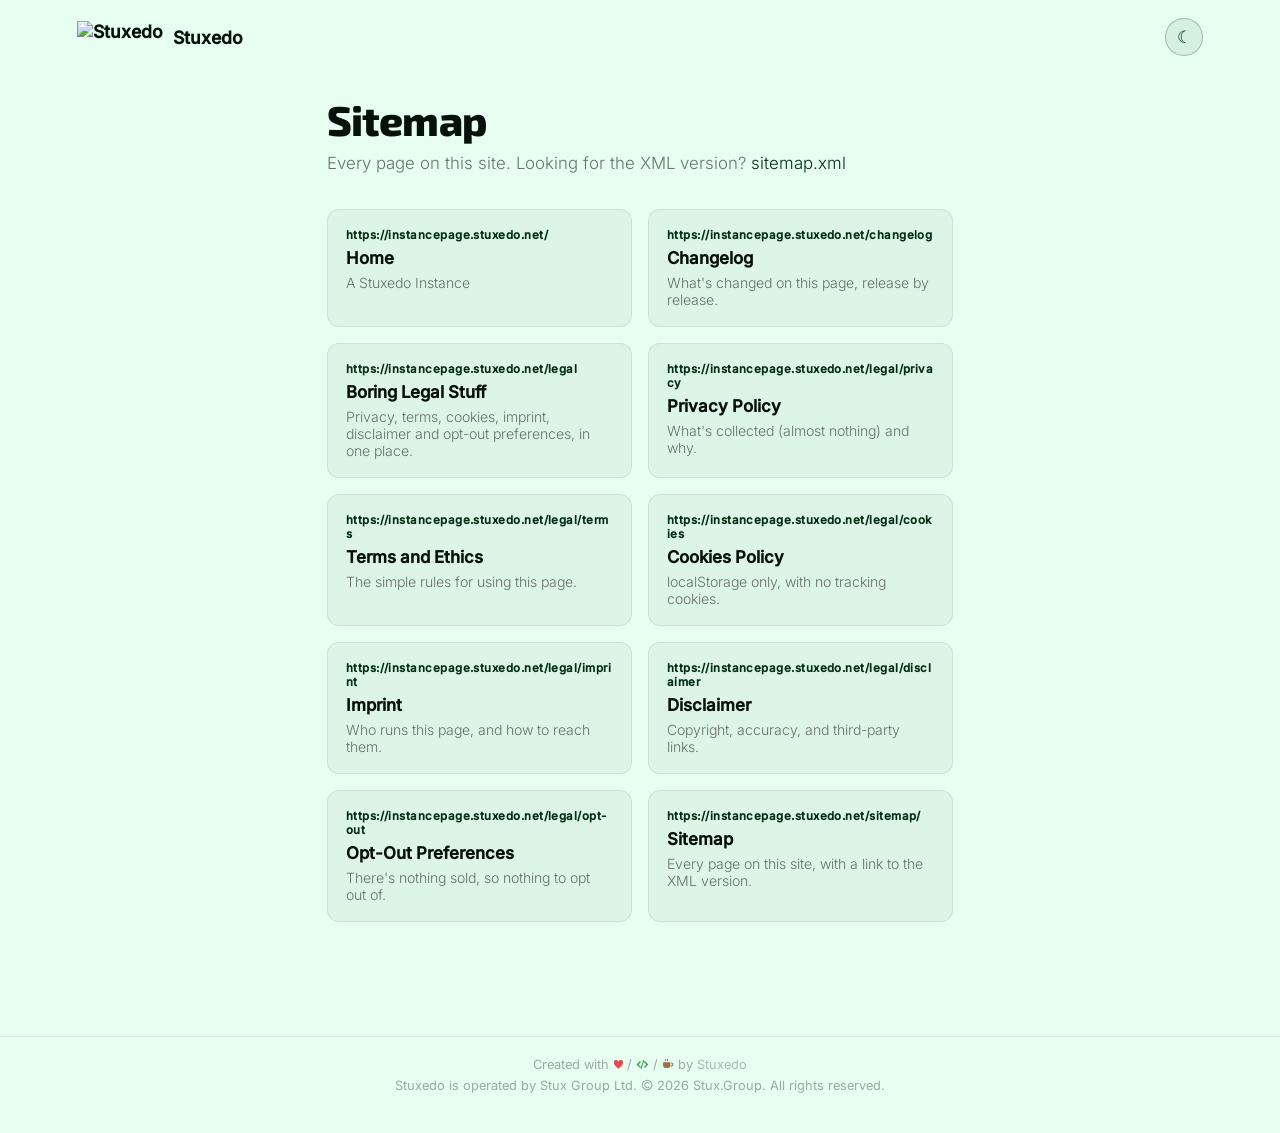
==== commit af53d6c6: "Release v2.0.2 See CHANGELOG.md for details." ====
--- a/sitemap/index.html
+++ b/sitemap/index.html
@@ -152,7 +152,7 @@
 
 <footer>
     <p class="created-with">Created with <svg class="cw-love" viewBox="0 0 16 16" aria-hidden="true" focusable="false"><title>Love</title><path d="M8 14.3S1.4 10.2 1.4 5.7A3.4 3.4 0 0 1 8 4a3.4 3.4 0 0 1 6.6 1.7c0 4.5-6.6 8.6-6.6 8.6z"/></svg> / <svg class="cw-code" viewBox="0 0 16 16" aria-hidden="true" focusable="false"><title>Code</title><path d="M5 3.7 6.2 4.9 3.1 8l3.1 3.1L5 12.3.7 8zM11 3.7 15.3 8 11 12.3l-1.2-1.2L12.9 8 9.8 4.9zM9.2 2.2l1.2.4-3.6 11.2-1.2-.4z"/></svg> / <svg class="cw-coffee" viewBox="0 0 16 16" aria-hidden="true" focusable="false"><title>Coffee</title><path d="M1.5 5.5h9.5v4a3.5 3.5 0 0 1-3.5 3.5h-2.5A3.5 3.5 0 0 1 1.5 9.5zM12 6.3h.7a2.4 2.4 0 0 1 0 4.8h-1.3c.3-.4.5-.9.6-1.4h.7a1 1 0 0 0 0-2H12zM3.8 1.4H5v2.8H3.8zM6.6 1.4h1.2v2.8H6.6z"/></svg><span class="cw-sr"> love, code and coffee</span> by <a href="https://stuxedo.com" target="_blank" rel="noopener">Stuxedo</a></p>
-    <p>Stuxedo is operated by Stux.Cloud, which is operated by Stux Group Ltd. <svg class="cw-copy" viewBox="0 0 16 16" aria-hidden="true" focusable="false"><title>Copyright</title><path fill-rule="evenodd" d="M8 1a7 7 0 1 1 0 14A7 7 0 0 1 8 1zm0 1.4a5.6 5.6 0 1 0 0 11.2A5.6 5.6 0 0 0 8 2.4zM10.3 6.2A2.7 2.7 0 1 0 10.3 9.8l1.1.8A4 4 0 1 1 11.4 5.4z"/></svg><span class="cw-sr"><svg class="cw-copy" viewBox="0 0 16 16" aria-hidden="true" focusable="false"><title>Copyright</title><path fill-rule="evenodd" d="M8 1a7 7 0 1 1 0 14A7 7 0 0 1 8 1zm0 1.4a5.6 5.6 0 1 0 0 11.2A5.6 5.6 0 0 0 8 2.4zM10.3 6.2A2.7 2.7 0 1 0 10.3 9.8l1.1.8A4 4 0 1 1 11.4 5.4z"/></svg><span class="cw-sr">&copy;</span></span> <span data-copyright-years data-start="2026">2026</span> Stux.Group. All rights reserved.</p>
+    <p>Stuxedo is operated by Stux Group Ltd. <svg class="cw-copy" viewBox="0 0 16 16" aria-hidden="true" focusable="false"><title>Copyright</title><path fill-rule="evenodd" d="M8 1a7 7 0 1 1 0 14A7 7 0 0 1 8 1zm0 1.4a5.6 5.6 0 1 0 0 11.2A5.6 5.6 0 0 0 8 2.4zM10.3 6.2A2.7 2.7 0 1 0 10.3 9.8l1.1.8A4 4 0 1 1 11.4 5.4z"/></svg><span class="cw-sr"><svg class="cw-copy" viewBox="0 0 16 16" aria-hidden="true" focusable="false"><title>Copyright</title><path fill-rule="evenodd" d="M8 1a7 7 0 1 1 0 14A7 7 0 0 1 8 1zm0 1.4a5.6 5.6 0 1 0 0 11.2A5.6 5.6 0 0 0 8 2.4zM10.3 6.2A2.7 2.7 0 1 0 10.3 9.8l1.1.8A4 4 0 1 1 11.4 5.4z"/></svg><span class="cw-sr">&copy;</span></span> <span data-copyright-years data-start="2026">2026</span> Stux.Group. All rights reserved.</p>
 </footer>
 
 <script>
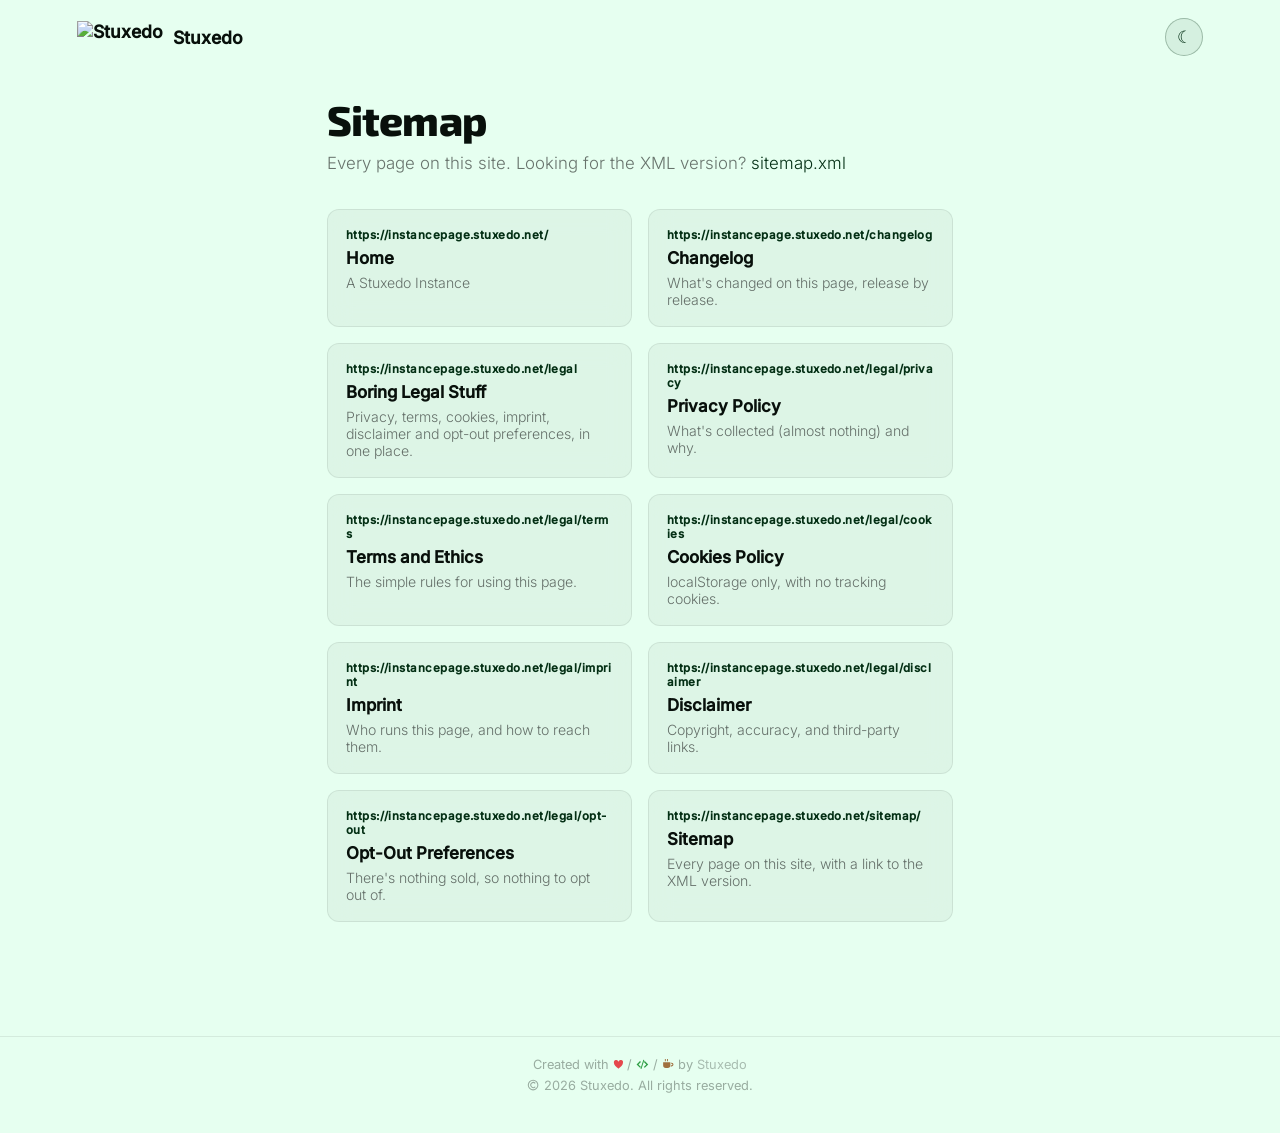
==== commit 7c8d357a: "Release v2.0.3 See CHANGELOG.md for details." ====
--- a/sitemap/index.html
+++ b/sitemap/index.html
@@ -152,7 +152,7 @@
 
 <footer>
     <p class="created-with">Created with <svg class="cw-love" viewBox="0 0 16 16" aria-hidden="true" focusable="false"><title>Love</title><path d="M8 14.3S1.4 10.2 1.4 5.7A3.4 3.4 0 0 1 8 4a3.4 3.4 0 0 1 6.6 1.7c0 4.5-6.6 8.6-6.6 8.6z"/></svg> / <svg class="cw-code" viewBox="0 0 16 16" aria-hidden="true" focusable="false"><title>Code</title><path d="M5 3.7 6.2 4.9 3.1 8l3.1 3.1L5 12.3.7 8zM11 3.7 15.3 8 11 12.3l-1.2-1.2L12.9 8 9.8 4.9zM9.2 2.2l1.2.4-3.6 11.2-1.2-.4z"/></svg> / <svg class="cw-coffee" viewBox="0 0 16 16" aria-hidden="true" focusable="false"><title>Coffee</title><path d="M1.5 5.5h9.5v4a3.5 3.5 0 0 1-3.5 3.5h-2.5A3.5 3.5 0 0 1 1.5 9.5zM12 6.3h.7a2.4 2.4 0 0 1 0 4.8h-1.3c.3-.4.5-.9.6-1.4h.7a1 1 0 0 0 0-2H12zM3.8 1.4H5v2.8H3.8zM6.6 1.4h1.2v2.8H6.6z"/></svg><span class="cw-sr"> love, code and coffee</span> by <a href="https://stuxedo.com" target="_blank" rel="noopener">Stuxedo</a></p>
-    <p>Stuxedo is operated by Stux Group Ltd. <svg class="cw-copy" viewBox="0 0 16 16" aria-hidden="true" focusable="false"><title>Copyright</title><path fill-rule="evenodd" d="M8 1a7 7 0 1 1 0 14A7 7 0 0 1 8 1zm0 1.4a5.6 5.6 0 1 0 0 11.2A5.6 5.6 0 0 0 8 2.4zM10.3 6.2A2.7 2.7 0 1 0 10.3 9.8l1.1.8A4 4 0 1 1 11.4 5.4z"/></svg><span class="cw-sr"><svg class="cw-copy" viewBox="0 0 16 16" aria-hidden="true" focusable="false"><title>Copyright</title><path fill-rule="evenodd" d="M8 1a7 7 0 1 1 0 14A7 7 0 0 1 8 1zm0 1.4a5.6 5.6 0 1 0 0 11.2A5.6 5.6 0 0 0 8 2.4zM10.3 6.2A2.7 2.7 0 1 0 10.3 9.8l1.1.8A4 4 0 1 1 11.4 5.4z"/></svg><span class="cw-sr">&copy;</span></span> <span data-copyright-years data-start="2026">2026</span> Stux.Group. All rights reserved.</p>
+    <p><svg class="cw-copy" viewBox="0 0 16 16" aria-hidden="true" focusable="false"><title>Copyright</title><path fill-rule="evenodd" d="M8 1a7 7 0 1 1 0 14A7 7 0 0 1 8 1zm0 1.4a5.6 5.6 0 1 0 0 11.2A5.6 5.6 0 0 0 8 2.4zM10.3 6.2A2.7 2.7 0 1 0 10.3 9.8l1.1.8A4 4 0 1 1 11.4 5.4z"/></svg><span class="cw-sr"><svg class="cw-copy" viewBox="0 0 16 16" aria-hidden="true" focusable="false"><title>Copyright</title><path fill-rule="evenodd" d="M8 1a7 7 0 1 1 0 14A7 7 0 0 1 8 1zm0 1.4a5.6 5.6 0 1 0 0 11.2A5.6 5.6 0 0 0 8 2.4zM10.3 6.2A2.7 2.7 0 1 0 10.3 9.8l1.1.8A4 4 0 1 1 11.4 5.4z"/></svg><span class="cw-sr">&copy;</span></span> <span data-copyright-years data-start="2026">2026</span> Stuxedo. All rights reserved.</p>
 </footer>
 
 <script>
